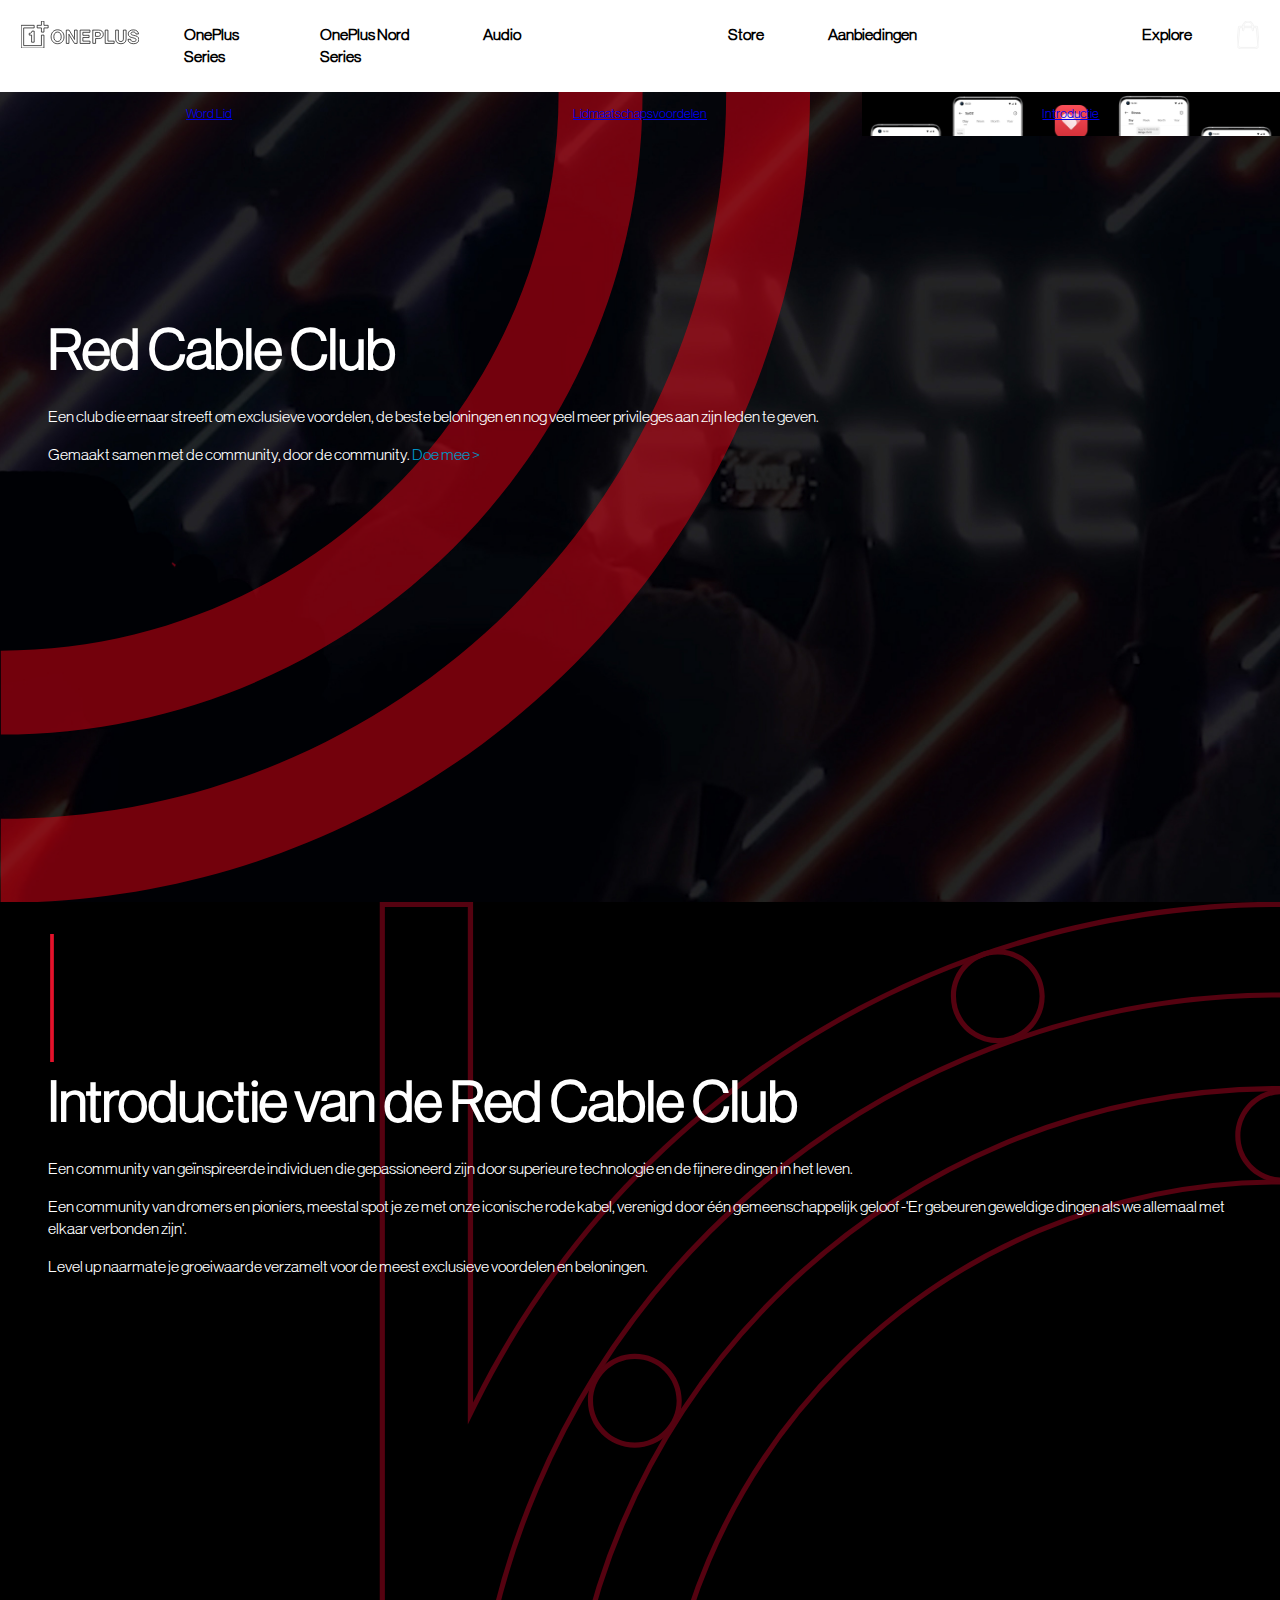
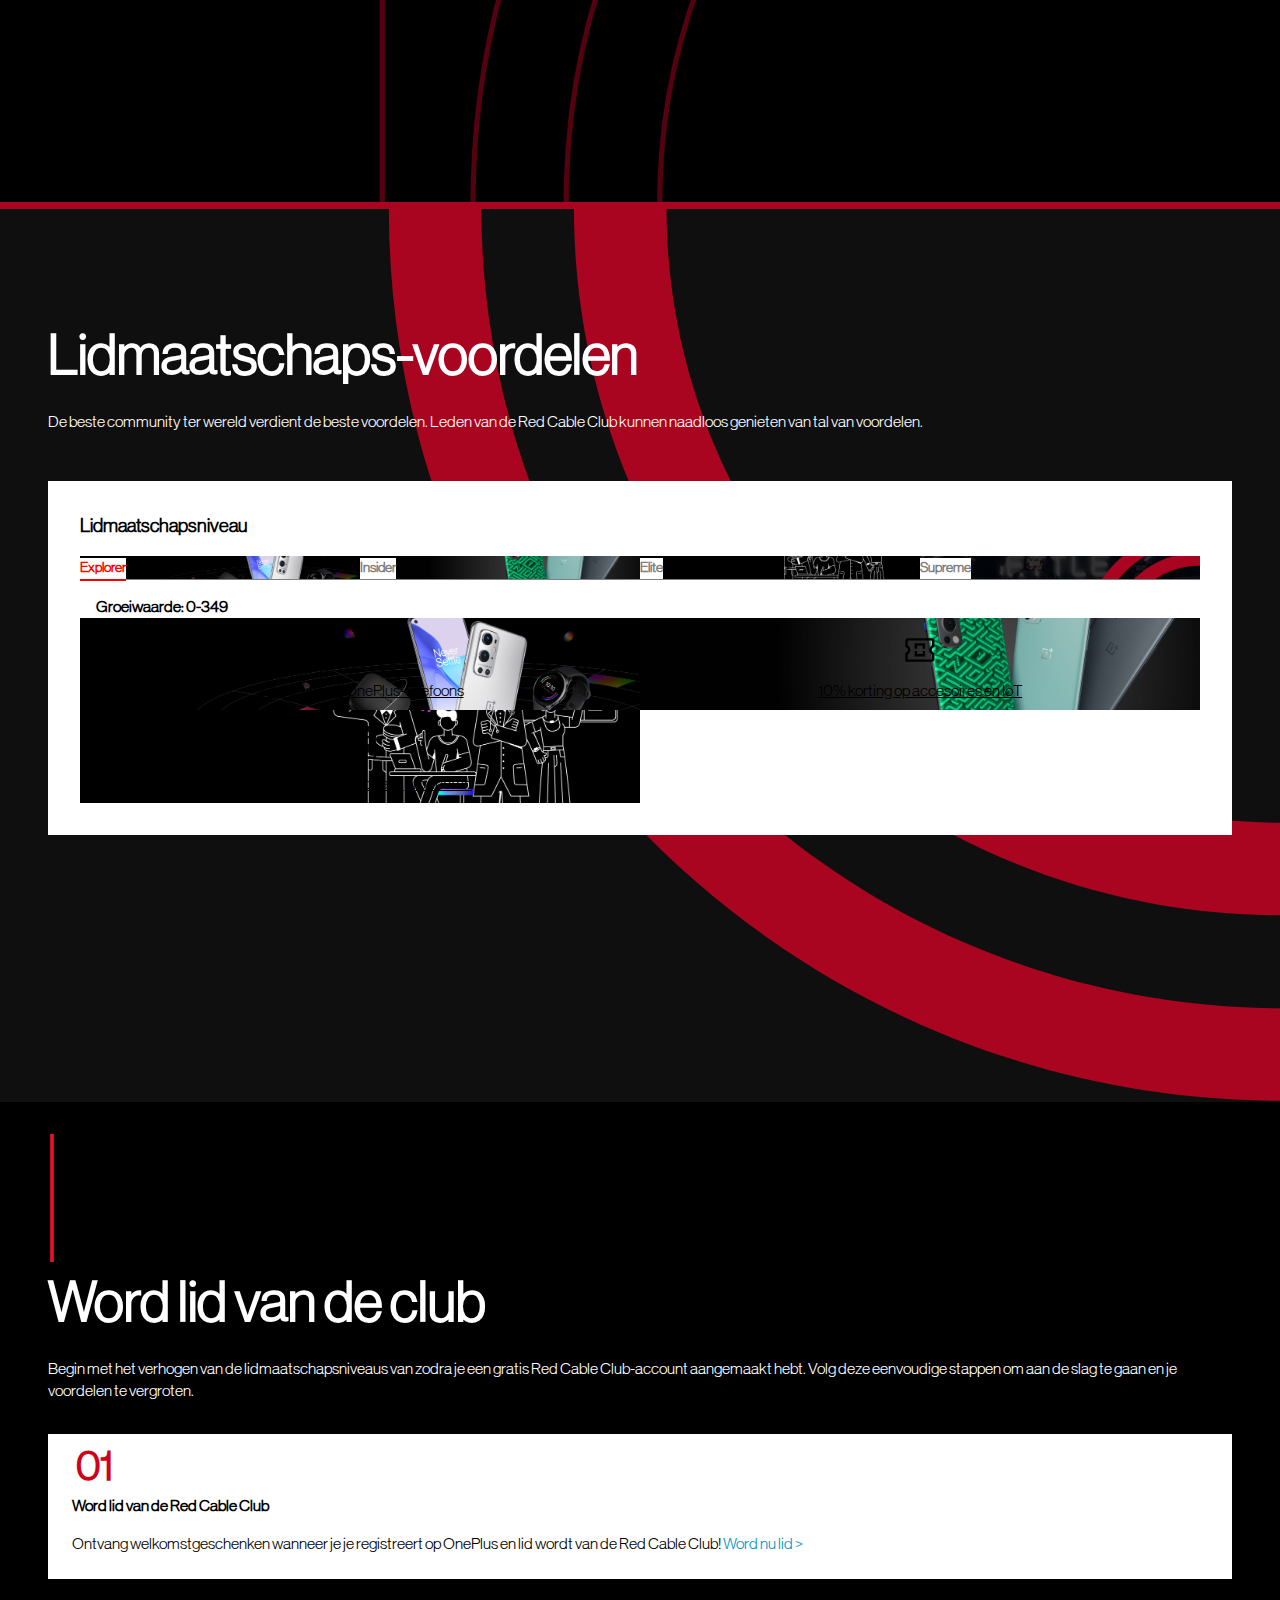
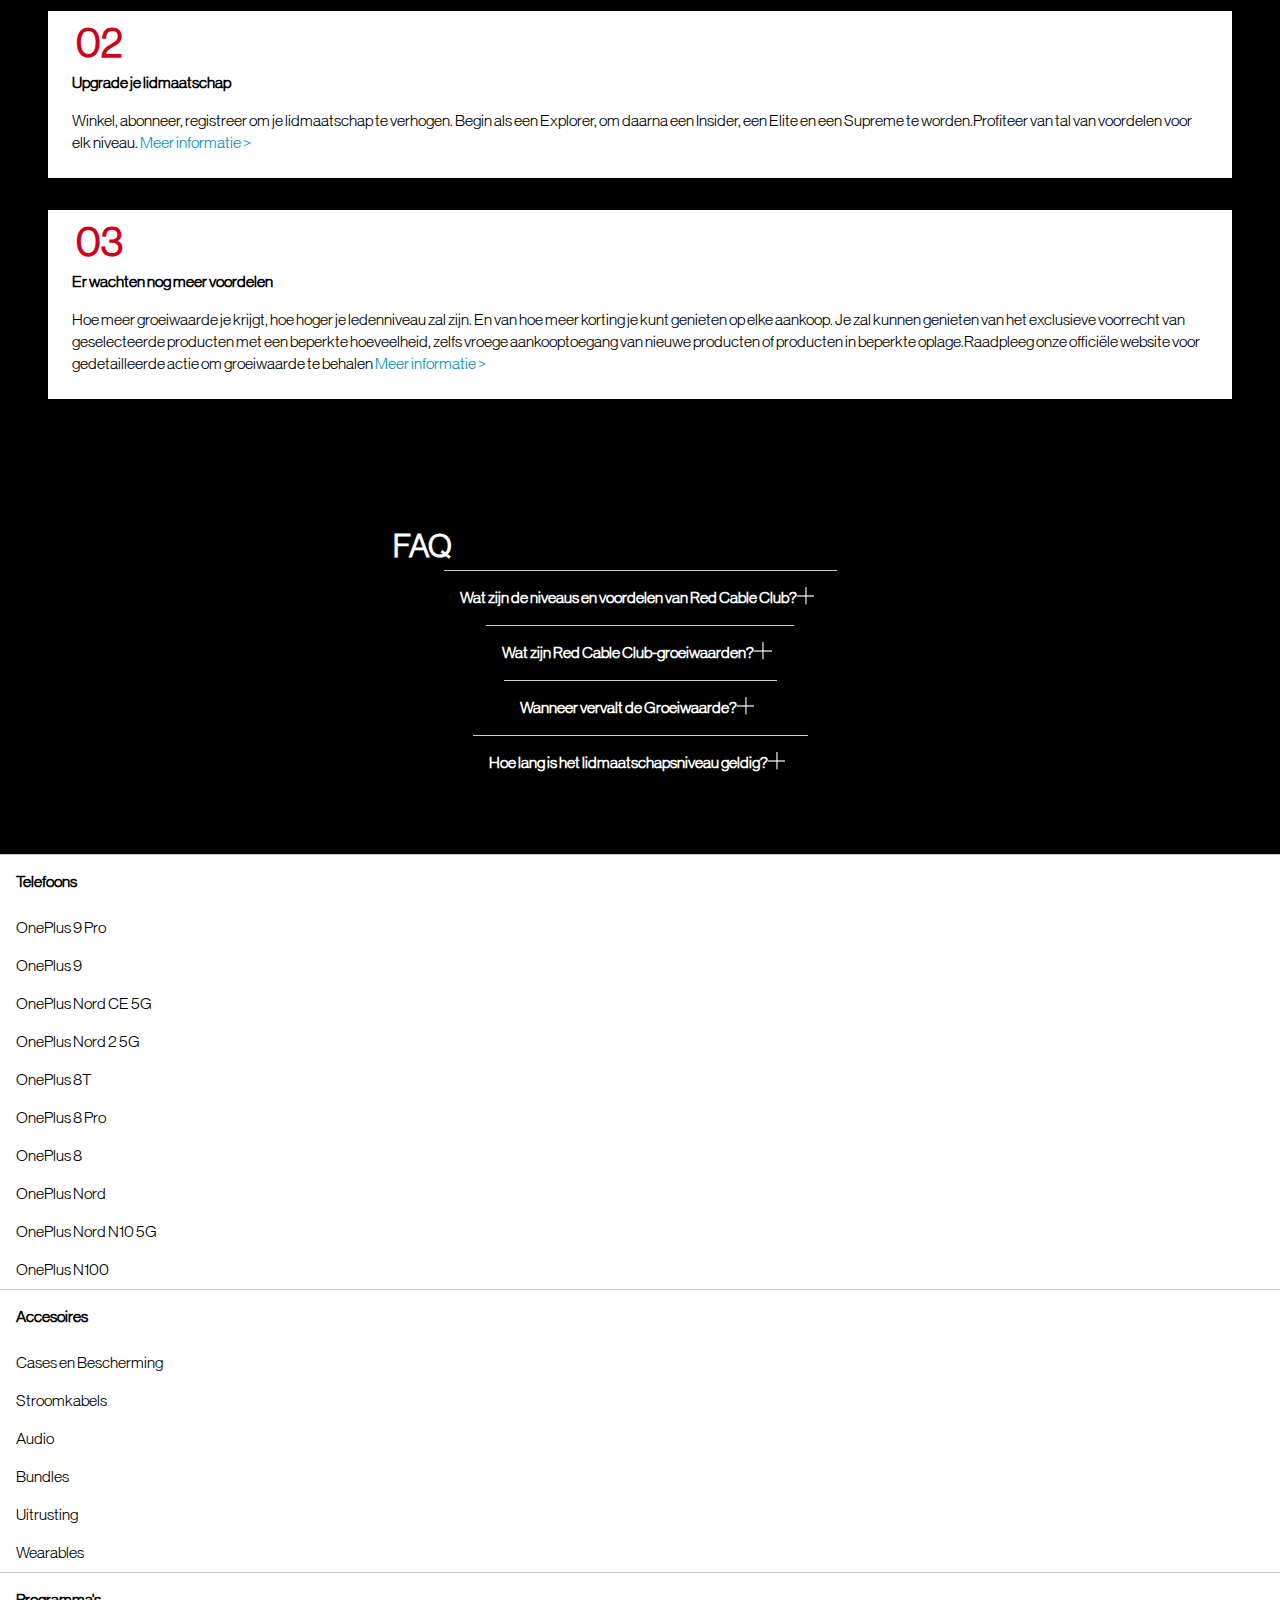
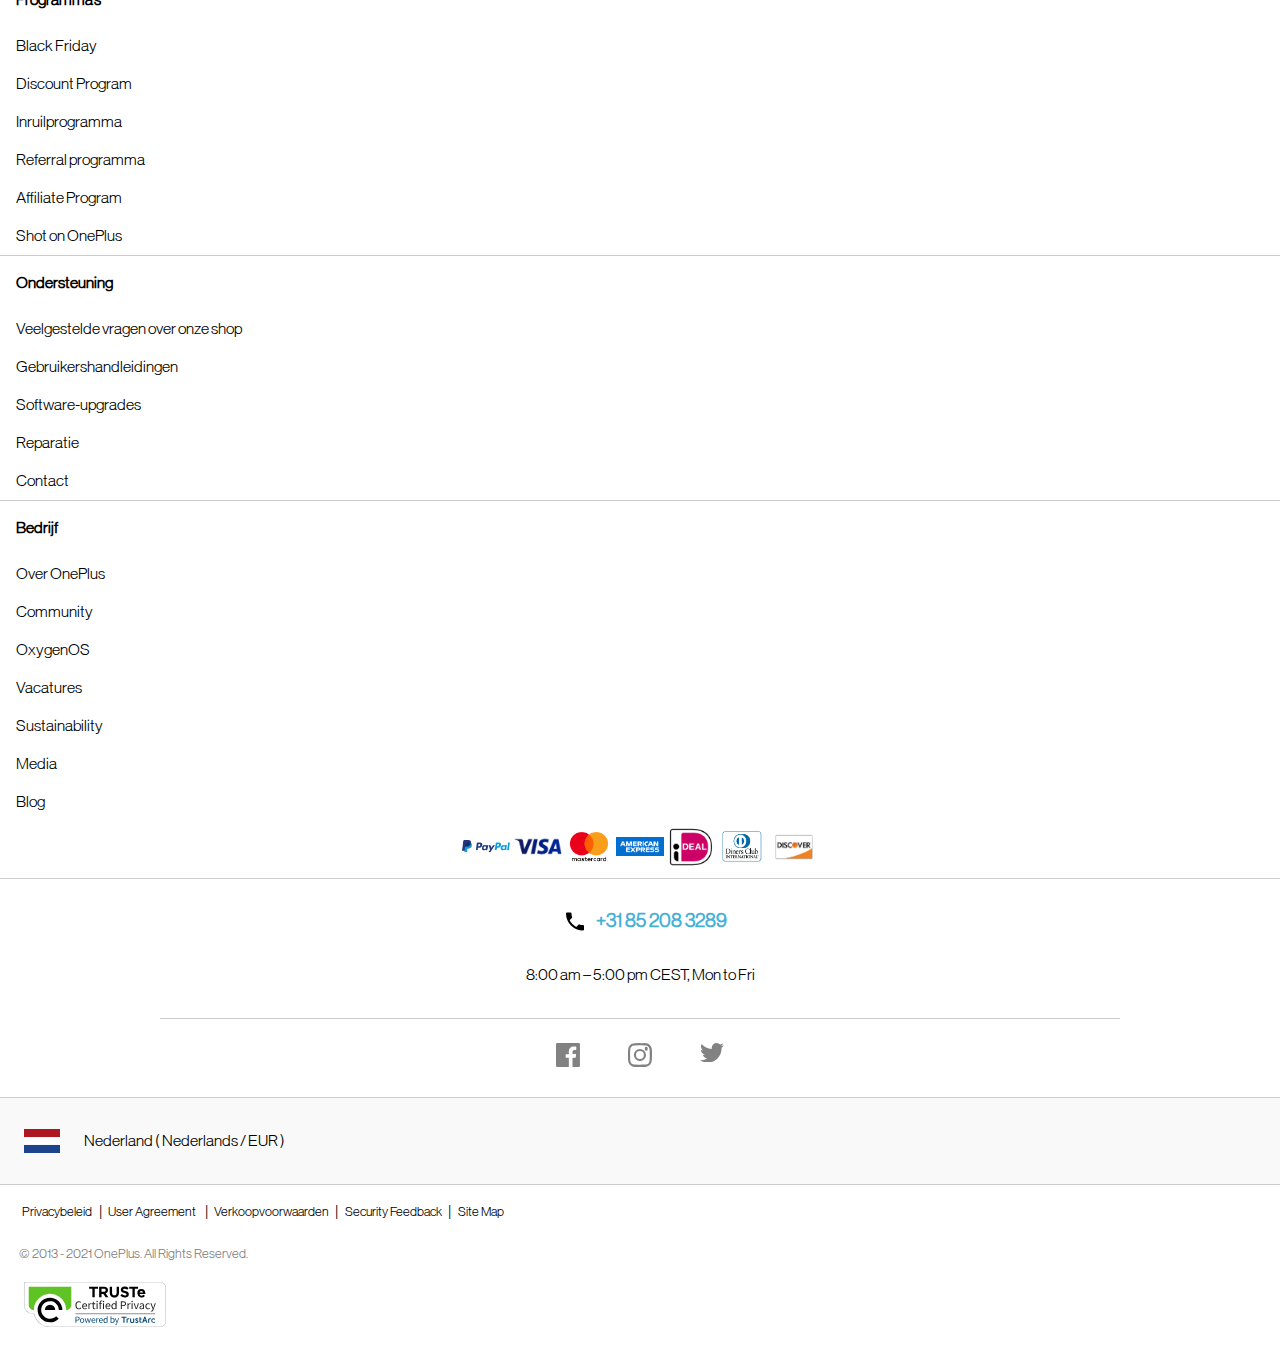
==== redcableclub.html @ 2d2a06c6 "Add files via upload" ====
<!doctype html>
<html lang="nl">
	
<head>
	<meta charset="UTF-8">
	<meta name="author" content="angelaluong">
	<meta name="viewport" content="width=device-width, initial-scale=1">
	
	<title>Never Settle - OnePlus (Nederland)</title>
	
	<link href="styles/style.css" rel="stylesheet">
	<link rel="icon" type="image/svg+xml" href="images/favicon.svg">
</head>

<body class="redcable">
	<header>
		<svg class xmlns="http://www.w3.org/2000/svg" viewBox="0 0 17 14">
			<path d="M0,2H17V0H0ZM0,8H17V6H0Zm0,6H17V12H0Z"/>
		</svg>
		<nav>
			<img aria-hidden="true"  src="images/cross2.svg" alt=" a cross">
			<details>
				<summary>
					OnePlus Series
					<span>
						<img aria-hidden="true" src="images/cross.svg" alt="a cross">
						<img aria-hidden="true" src="images/cross.svg" alt="a cross">
					</span>
				</summary>
					<ul>
						<li><a href="#">OnePlus 9 Pro</a></li>
						<li><a href="#">OnePlus 9 </a></li>
						<li><a href="#">OnePlus 8T</a></li>
						<li><a href="#">OnePlus 8 Pro</a></li>
						<li><a href="#">OnePlus 8</a></li>
					</ul>
			</details>
			<details>
				<summary>
					OnePlus Nord Series
					<span>
						<img aria-hidden="true" src="images/cross.svg" alt="a cross">
						<img aria-hidden="true" src="images/cross.svg" alt="a cross">
					</span>
				</summary>
					<ul>
						<li><a href="#">OnePlus Nord 2 5G</a></li>
						<li><a href="#">OnePlus Nord CE 5G </a></li>
						<li><a href="#">OnePlus Nord</a></li>
						<li><a href="#">OnePlus Nord N10 5G</a></li>
						<li><a href="#">OnePlus Nord N100</a></li>
					</ul>
			</details>
			<details>
				<summary>
					Audio
					<span>
						<img aria-hidden="true" src="images/cross.svg" alt="a cross">
						<img aria-hidden="true" src="images/cross.svg" alt="a cross">
					</span>
				</summary>
					<ul>
						<li><a href="#">OnePlus Buds Pro</a></li>
						<li><a href="#">OnePlus Buds</a></li>
						<li><a href="#">OnePlus Buds Z</a></li>
						<li><a href="#">OnePlus Bullets Wireless Z</a></li>
					</ul>
			</details>
			<a href="#">OnePlus Watch</a>
			<details>
				<summary>
					Store
					<span>
						<img aria-hidden="true" src="images/cross.svg" alt="a cross">
						<img aria-hidden="true" src="images/cross.svg" alt="a cross">
					</span>
				</summary>
					<ul>
						<li><a href="#">Cases en Bescherming</a></li>
						<li><a href="#">Stroomkabels</a></li>
						<li><a href="#">Bundles</a></li>
						<li><a href="#">Uitrusting</a></li>
					</ul>
			</details>
			<details>
				<summary>
					Aanbiedingen
					<span>
						<img aria-hidden="true" src="images/cross.svg" alt="a cross">
						<img aria-hidden="true" src="images/cross.svg" alt="a cross">
					</span>
				</summary>
					<ul>
						<li><a href="#">8 Years Anniversary</a></li>
						<li><a href="#">Inruilprogramma</a></li>
						<li><a href="#">Referral programma</a></li>
						<li><a href="#">Discount Program</a></li>
					</ul>
			</details>
			<a href="#">Ondersteuning</a>
			<details>
				<summary>
					Explore
					<span>
						<img aria-hidden="true" src="images/cross.svg" alt="a cross">
						<img aria-hidden="true" src="images/cross.svg" alt="a cross">
					</span>
				</summary>
					<ul>
						<li><a href="#">Community</a></li>
						<li><a href="#">App</a></li>
						<li><a href="#">Red Cable Club</a></li>
						<li><a href="#">Vind een winkel</a></li>
						<li><a href="#">About OnePlus</a></li>
					</ul>
			</details>
		</nav>
		
		<svg xmlns="http://www.w3.org/2000/svg" viewBox="0 0 174.6 40.8">
			<path d="M59.6,23.6c0-3.9-1.8-7-5.4-7s-5.5,3.1-5.5,7,1.8,7,5.5,7,5.4-3.1,5.4-7m-14.9,0c0-5.9,3.7-10.3,9.5-10.3s9.5,4.4,9.5,10.3S60,33.8,54.2,33.8s-9.5-4.3-9.5-10.2m22.4-9.9h4.1l6.6,11c.6,1.1,1.4,2.8,1.4,2.8h.1s-.1-2-.1-3.4V13.7h3.9V33.4H79.2L72.4,22.5c-.6-1-1.4-2.7-1.4-2.7h-.1s.1,2.1.1,3.4V33.4H67.1Zm20.4,0H102V17H91.5v4.4h9.2v3.3H91.5V30h10.6v3.4H87.5ZM110.1,23h4.1c2.1,0,3.2-1.2,3.2-2.9a2.79,2.79,0,0,0-3.1-2.9h-4.2ZM106,13.7h8.7a7.42,7.42,0,0,1,5.2,1.8,6.34,6.34,0,0,1,1.8,4.5c0,3.7-2.5,6.2-6.6,6.2h-4.8v7.1h-4.1V13.7Zm18.5,0h4V30h9.2v3.4H124.5ZM139.9,27V13.7h4V27.1c0,2,1,3.5,3.7,3.5,2.5,0,3.7-1.5,3.7-3.5V13.7h4V27.1c0,4.2-2.6,6.7-7.6,6.7-5.2-.1-7.8-2.5-7.8-6.8m18.2.3H162c.3,2.4,1.6,3.3,4.4,3.3,2,0,3.8-.7,3.8-2.5s-1.9-2.3-4.9-3c-3.5-.8-6.8-1.7-6.8-5.8,0-3.9,3.2-5.9,7.5-5.9s7.3,2.2,7.6,6.1h-3.8c-.2-2-1.8-3-3.8-3s-3.6.9-3.6,2.3c0,1.6,1.4,2.1,4.3,2.7,4.1.9,7.4,1.8,7.4,6.1,0,4-3.2,6.2-7.7,6.2-5.2,0-8.2-2.4-8.3-6.5M.5,6.7V40.3H34.1V21.1H30.4V36.6H4.2V10.5H19.7V6.7ZM30.4.5V6.7H24.1v3.8h6.3v6.2h3.7V10.5h6.2V6.7H34.1V.5Z"/>
			<path d="M19.7,31.6V15.2H16.4a3.22,3.22,0,0,1-1,2.5,4,4,0,0,1-2.6.7h-.4v2.7h3.5V31.6Z"/>
		</svg>

		<svg xmlns="http://www.w3.org/2000/svg" viewBox="0 0 386 483.1">
			<path d="M386,418.7,358.2,105.4a11.91,11.91,0,0,0-12-10.9H287.6a94.6,94.6,0,0,0-189.2,0H39.8a12.05,12.05,0,0,0-12,10.9L0,418.7v1.1c0,34.9,32.1,63.3,71.5,63.3h243c39.4,0,71.5-28.4,71.5-63.3ZM193,24a70.7,70.7,0,0,1,70.6,70.5H122.4A70.7,70.7,0,0,1,193,24ZM314.5,459H71.5c-26,0-47.2-17.3-47.5-38.8L50.8,118.5H98.4v42.1a12,12,0,0,0,24,0V118.5H263.6v42.1a12,12,0,1,0,24,0V118.5h47.6L362,420.3C361.7,441.7,340.5,459,314.5,459Z"/>
		</svg>
	
	</header>

	<main>
        <!-- Progress bar-->
        <ul>
			<li><a href="#">Word Lid</a></li>
			<li><a href="#">Lidmaatschapsvoordelen</a></li>
			<li><a href="#">Introductie</a></li>
		</ul>


        <!-- Introduction -->
        <section>
            <h1>Red Cable Club</h1>
            <p>
                Een club die ernaar streeft om exclusieve voordelen, de beste beloningen en nog veel meer privileges aan zijn leden te geven.
            </p>
            <p>
                Gemaakt samen met de community, door de community. <a href="#"> Doe mee ></a>
            </p>
            
        </section>
        <section>
            <img aria-hidden="true" src="images/lijn.svg" alt="rode lijn">
            <h2>Introductie van de Red Cable Club</h2>
            <p>
                Een community van geïnspireerde individuen die gepassioneerd zijn door superieure technologie en de fijnere dingen in het leven.
            </p>
            <p>
                Een community van dromers en pioniers, meestal spot je ze met onze iconische rode kabel, verenigd door één gemeenschappelijk geloof -'Er gebeuren geweldige dingen als we allemaal met elkaar verbonden zijn'.
            </p>
            <p>
                Level up naarmate je groeiwaarde verzamelt voor de meest exclusieve voordelen en beloningen.
            </p>

        </section>

        <!-- lidmaatschapsvoordelen -->
        <section>
            <h2>Lidmaatschaps-voordelen</h2>
            <p>
                De beste community ter wereld verdient de beste voordelen. Leden van de Red Cable Club kunnen naadloos genieten van tal van voordelen.
            </p>
            <section>
                <h3>Lidmaatschapsniveau</h3>
                
                <input type="radio" id="tab1" name="css-tabs" checked>
		        <input type="radio" id="tab2" name="css-tabs">
		        <input type="radio" id="tab3" name="css-tabs">
                <input type="radio" id="tab4" name="css-tabs">
                
                <ul>
                    <li><label for="tab1">Explorer</label></li>
                    <li><label for="tab2">Insider</label></li>
                    <li><label for="tab3">Elite</label></li>
                    <li><label for="tab4">Supreme</label></li>
                </ul>

                <article>
                    <h4>Groeiwaarde: 0-349</h4>
                    <ul>
                        <li>
                            <img src="images/korting.svg" alt="korting icoon">
                            <p>2% korting op OnePlus-telefoons</p>
                        </li>
                        <li>
                            <img src="images/coupon.svg" alt="coupon icoon">
                            <p>10% korting op accesoires en IoT</p>
                        </li>
                        <li>
                            <img src="images/kalender.svg" alt="korting icoon">
                            <p>Gratis verzending op alle producten</p>
                        </li>
                    </ul>
                </article>
                <article>
                    <h4>Groeiwaarde: 350-999</h4>
                    <ul>
                        <li>
                            <img src="images/korting.svg" alt="korting icoon">
                            <p>5% korting op OnePlus-telefoons</p>
                        </li>
                        <li>
                            <img src="images/coupon.svg" alt="coupon icoon">
                            <p>20% korting op accesoires en IoT</p>
                        </li>
                        <li>
                            <img src="images/kalender.svg" alt="korting icoon">
                            <p>Gratis verzending op alle producten</p>
                        </li>
                    </ul>
                </article>
                <article>
                    <h4>Groeiwaarde: 1000-4999</h4>
                    <ul>
                        <li>
                            <img src="images/korting.svg" alt="korting icoon">
                            <p>8% korting op OnePlus-telefoons</p>
                        </li>
                        <li>
                            <img src="images/coupon.svg" alt="coupon icoon">
                            <p>30% korting op accesoires en IoT</p>
                        </li>
                        <li>
                            <img src="images/kalender.svg" alt="korting icoon">
                            <p>Gratis verzending op alle producten</p>
                        </li>
                    </ul>
                </article>
                <article>
                    <h4>Groeiwaarde: 5000 en hoger</h4>
                    <ul>
                        <li>
                            <img src="images/korting.svg" alt="korting icoon">
                            <p>10% korting op OnePlus-telefoons</p>
                        </li>
                        <li>
                            <img src="images/coupon.svg" alt="coupon icoon">
                            <p>50% korting op accesoires en IoT</p>
                        </li>
                        <li>
                            <img src="images/kalender.svg" alt="korting icoon">
                            <p>Gratis verzending op alle producten</p>
                        </li>
                    </ul>
                </article>
            </section>

        </section>

        <!-- become a member -->
        <section>
			<img aria-hidden="true" src="images/lijn.svg" alt="rode lijn">
            <h2>Word lid van de club</h2>
            <p>
                Begin met het verhogen van de lidmaatschapsniveaus van zodra je een gratis Red Cable Club-account aangemaakt hebt. Volg deze eenvoudige stappen om aan de slag te gaan en je voordelen te vergroten.
            </p>
            <ul>
                <li>
                    <h3>01</h3>
                    <h4>Word lid van de Red Cable Club</h4>
                    <p>Ontvang welkomstgeschenken wanneer je je registreert op OnePlus en lid wordt van de Red Cable Club! <a href="#">Word nu lid ></a></p>
                </li>
                <li>
                    <h3>02</h3>
                    <h4>Upgrade je lidmaatschap</h4>
                    <p>Winkel, abonneer, registreer om je lidmaatschap te verhogen. Begin als een Explorer, om daarna een ​​Insider, een Elite en een Supreme te worden.Profiteer van tal van voordelen voor elk niveau. <a href="#">Meer informatie ></a></p>
                </li>
                <li>
                    <h3>03</h3>
                    <h4>Er wachten nog meer voordelen</h4>
                    <p>Hoe meer groeiwaarde je krijgt, hoe hoger je ledenniveau zal zijn. En van hoe meer korting je kunt genieten op elke aankoop. Je zal kunnen genieten van het exclusieve voorrecht van geselecteerde producten met een beperkte hoeveelheid, zelfs vroege aankooptoegang van nieuwe producten of producten in beperkte oplage.Raadpleeg onze officiële website voor gedetailleerde actie om groeiwaarde te behalen  <a href="#">Meer informatie ></a></p>
                </li>
            </ul>

        </section>

        <!-- FAQ -->
        <section>
            <h2>FAQ</h2>
            <details>
                <summary>
                    Wat zijn de niveaus en voordelen van Red Cable Club?
                    <span>
                        <img aria-hidden="true" src="images/cross3.svg" alt="a cross">
                        <img aria-hidden="true" src="images/cross3.svg" alt="a cross">
                    </span>
                </summary>
                <p>
                    Red Cable Club is een gelaagd lidmaatschapsprogramma om de OnePlus Community te erkennen en te belonen met tal van voordelen voor OnePlus Explorer, Insider, Elite en Supreme.
                </p>
            </details>
            <details>
                <summary>
                    Wat zijn Red Cable Club-groeiwaarden?
                    <span>
                        <img aria-hidden="true" src="images/cross3.svg" alt="a cross">
                        <img aria-hidden="true" src="images/cross3.svg" alt="a cross">
                    </span>
                </summary>
                <p>
                    Red Cable Club groeiwaarden helpen gebruikers bij het upgraden van hun lidmaatschap en ze kunnen worden verdiend door aankopen en betrokkenheidsactiviteiten op OnePlus-platforms,waaronder de oneplus.com OnePlus Store-app.
                </p>
            </details>
            <details>
                <summary>
                    Wanneer vervalt de Groeiwaarde?
                    <span>
                        <img aria-hidden="true" src="images/cross3.svg" alt="a cross">
                        <img aria-hidden="true" src="images/cross3.svg" alt="a cross">
                    </span>
                </summary>
                <p>
                    Behalve voor Registratie en Abonnement, verlopen de Groeiwaarden na 24 maanden vanaf de datum waarop ze op je account zijn bijgeschreven.
                </p>
            </details>
            <details>
                <summary>
                    Hoe lang is het lidmaatschapsniveau geldig?
                    <span>
                        <img aria-hidden="true" src="images/cross3.svg" alt="a cross">
                        <img aria-hidden="true" src="images/cross3.svg" alt="a cross">
                    </span>
                </summary>
                <p>
                    Je lidmaatschapsniveau wordt gewijzigd op basis van je groeiwaarde. Als je groeiwaarde bijvoorbeeld wordt verhoogd van 0 naar 349, wordt je lidmaatschapsniveau gewijzigd van Explorer naar Insider.    
                </p>
            </details>

        </section>

    </main>

	<footer>
		<!-- accordion met navigatie-->
		<details>
			<summary>
				Telefoons
				<span>
					<img aria-hidden="true" src="images/cross.svg" alt="a cross">
					<img aria-hidden="true" src="images/cross.svg" alt="a cross">
				</span>
			</summary>
			<ul>
				<li><a href="#">OnePlus 9 Pro</a></li>
				<li><a href="#">OnePlus 9 </a></li>
				<li><a href="#">OnePlus Nord CE 5G</a></li>
				<li><a href="#">OnePlus Nord 2 5G</a></li>
				<li><a href="#">OnePlus 8T</a></li>
				<li><a href="#">OnePlus 8 Pro</a></li>
				<li><a href="#">OnePlus 8</a></li>
				<li><a href="#">OnePlus Nord</a></li>
				<li><a href="#">OnePlus Nord N10 5G</a></li>
				<li><a href="#">OnePlus N100</a></li>
			</ul>
		</details>
		<details>
			<summary>Accesoires
				<span>
					<img aria-hidden="true" src="images/cross.svg" alt="a cross">
					<img aria-hidden="true" src="images/cross.svg" alt="a cross">
				</span>
			</summary>
			
			<ul>
				<li><a href="#">Cases en Bescherming</a></li>
				<li><a href="#">Stroomkabels</a></li>
				<li><a href="#">Audio</a></li>
				<li><a href="#">Bundles</a></li>
				<li><a href="#">Uitrusting</a></li>
				<li><a href="#">Wearables</a></li>
			</ul>
		</details>
		<details>
			<summary>Programma's
				<span>
					<img aria-hidden="true" src="images/cross.svg" alt="a cross">
					<img aria-hidden="true" src="images/cross.svg" alt="a cross">
				</span>
			</summary>
			
			<ul>
				<li><a href="#">Black Friday</a></li>
				<li><a href="#">Discount Program</a></li>
				<li><a href="#">Inruilprogramma</a></li>
				<li><a href="#">Referral programma</a></li>
				<li><a href="#">Affiliate Program</a></li>
				<li><a href="#">Shot on OnePlus</a></li>
			</ul>
		</details>
		<details>
			<summary>Ondersteuning
				<span>
					<img aria-hidden="true" src="images/cross.svg" alt="a cross">
					<img aria-hidden="true" src="images/cross.svg" alt="a cross">
				</span>
			</summary>
			
			<ul>
				<li><a href="#">Veelgestelde vragen over onze shop</a></li>
				<li><a href="#">Gebruikershandleidingen</a></li>
				<li><a href="#">Software-upgrades</a></li>
				<li><a href="#">Reparatie</a></li>
				<li><a href="#">Contact</a></li>
			</ul>
		</details>
		<details>
			<summary>Bedrijf
				<span>
					<img aria-hidden="true" src="images/cross.svg" alt="a cross">
					<img aria-hidden="true" src="images/cross.svg" alt="a cross">
				</span>
			</summary>
			
			<ul>
				<li><a href="#">Over OnePlus</a></li>
				<li><a href="#">Community</a></li>
				<li><a href="#">OxygenOS</a></li>
				<li><a href="#">Vacatures</a></li>
				<li><a href="#">Sustainability</a></li>
				<li><a href="#">Media</a></li>
				<li><a href="#">Blog</a></li>
			</ul>
		</details>
	
		<!-- Betaalmethodes -->
		<ul>
			<li>
				<img src="images/paypal.png" alt="Paypal logo">
			</li>
			<li>
				<img src="images/visa.png" alt="Visa logo">
			</li>
			<li>
				<img src="images/mastercard.png" alt="Mastercard logo">
			</li>
			<li>
				<img src="images/american_express.png" alt="American Express logo">
			</li>
			<li>
				<img src="images/ideal.png" alt="iDeal logo">
			</li>
			<li>
				<img src="images/dinersclub.png" alt="Dinersclub logo">
			</li>
			<li>
				<img src="images/discover.png" alt="Discover logo">
			</li>
		</ul>

		<!-- Contactgegevens -->
		<a href="#">
			<img src="images/phone.svg" alt="telefoon icon">	
			+31 85 208 3289 
		</a>
		<p>8:00 am – 5:00 pm CEST, Mon to Fri</p>
		
		<!-- Social Media Icons -->
		<ul>
			<li>
				<a href="#">
					<svg xmlns="http://www.w3.org/2000/svg" viewBox="0 0 16 16">
						<path d="M15.12,0H.88A.89.89,0,0,0,0,.88V15.12A.89.89,0,0,0,.88,16H8.56V9.84H6.48V7.44H8.56V5.6a2.92,2.92,0,0,1,3.12-3.2c.88,0,1.68.08,1.84.08V4.64H12.24c-1,0-1.2.48-1.2,1.2V7.36h2.4l-.32,2.4H11V16h4.08a.89.89,0,0,0,.88-.88V.88A.89.89,0,0,0,15.12,0Z"/>
					</svg>
				</a>
			</li>
			<li>
				<a href="#">		
					<svg xmlns="http://www.w3.org/2000/svg" viewBox="0 0 16.08 16.08">
						<path d="M8,.08A28.69,28.69,0,0,0,4.72.16,4,4,0,0,0,2.8.56a2.73,2.73,0,0,0-1.44.88A3.86,3.86,0,0,0,.4,2.8a6.52,6.52,0,0,0-.32,2A28.69,28.69,0,0,0,0,8.08a28.69,28.69,0,0,0,.08,3.28,4,4,0,0,0,.4,1.92,4.13,4.13,0,0,0,1,1.44,4.13,4.13,0,0,0,1.44,1,8.84,8.84,0,0,0,1.92.4H8A28.69,28.69,0,0,0,11.28,16a4,4,0,0,0,1.92-.4,4.41,4.41,0,0,0,2.4-2.4,8.84,8.84,0,0,0,.4-1.92c0-.88.08-1.12.08-3.28A28.69,28.69,0,0,0,16,4.72a4,4,0,0,0-.4-1.92,4.13,4.13,0,0,0-1-1.44A4.13,4.13,0,0,0,13.2.4,8.84,8.84,0,0,0,11.28,0,28.69,28.69,0,0,1,8,.08ZM8,1.52a27,27,0,0,1,3.2.08,4.9,4.9,0,0,1,1.52.24,1.81,1.81,0,0,1,.88.64,2.07,2.07,0,0,1,.56.88,3.06,3.06,0,0,1,.32,1.52c0,.88.08,1.12.08,3.2a27,27,0,0,1-.08,3.2,4.9,4.9,0,0,1-.24,1.52,2.38,2.38,0,0,1-.56.88,2.07,2.07,0,0,1-.88.56,4.9,4.9,0,0,1-1.52.24c-.88,0-1.12.08-3.2.08a27.8,27.8,0,0,1-3.2-.08,4.9,4.9,0,0,1-1.52-.24,1.31,1.31,0,0,1-1-.56,2.07,2.07,0,0,1-.56-.88,3.06,3.06,0,0,1-.32-1.52c0-.88-.08-1.12-.08-3.2a27,27,0,0,1,.08-3.2,4.9,4.9,0,0,1,.24-1.52,1.81,1.81,0,0,1,.64-.88,2.07,2.07,0,0,1,.88-.56A3.06,3.06,0,0,1,4.8,1.6,27,27,0,0,1,8,1.52Z"/>
						<path d="M8,10.72a2.64,2.64,0,1,1,2.64-2.64A2.66,2.66,0,0,1,8,10.72ZM8,4a4.08,4.08,0,1,0,4.08,4.08A4.1,4.1,0,0,0,8,4Zm5.2-.16a1,1,0,1,1-1.92,0,1,1,0,1,1,1.92,0Z"/>
					</svg>
				</a>
			</li>
			<li>
				<a href="#">
					<svg xmlns="http://www.w3.org/2000/svg" viewBox="0 0 900.68 731.36">
						<path class="cls-1" d="M900.54,86.75a385.63,385.63,0,0,1-92.6,95.45q.59,8,.58,24A523.77,523.77,0,0,1,786.8,354.45q-21.72,73.95-66,142A557.3,557.3,0,0,1,615.43,616.74Q554.28,669,468,700.2T283.43,731.36Q128.58,731.36,0,648.49a397.82,397.82,0,0,0,44.54,2.26q128.6,0,229.16-78.84-60-1.17-107.45-36.87t-65.17-91.13A234.77,234.77,0,0,0,136,446.76a190.85,190.85,0,0,0,48.57-6.29q-64-13.17-106-63.71t-42-117.4V257.1A182.7,182.7,0,0,0,120,280.5a184.09,184.09,0,0,1-60-65.68q-22.23-40.51-22.31-88A180.45,180.45,0,0,1,62.9,33.72Q132,118.86,231.2,170t212.26,56.84a207,207,0,0,1-4.53-42.28q0-76.57,54-130.56T623.47,0q80,0,134.88,58.29A361.93,361.93,0,0,0,875.52,13.75Q854.39,79.44,794.4,115.49q53.18-5.7,106.28-28.6Z"/>
					</svg>
				</a>
			</li>
		</ul>

		<!-- Taalselectie -->
		<a href="#">
			<img src="images/nederland.png" alt="nederlandse vlag">
			<p>Nederland ( Nederlands / EUR )</p>
		</a>
	
		<!-- Footer navigatie -->
		<ul>
			<li>
				<a href="#">Privacybeleid</a>|
			</li>
			<li>
				<a href="#">User Agreement</a> |
			</li>
			<li>
				<a href="#">Verkoopvoorwaarden</a>|
			</li>
			<li>
				<a href="#">Security Feedback</a>|
			</li>
			<li>
				<a href="#">Site Map</a>
			</li>
		</ul>
		
		<p>© 2013 - 2021 OnePlus. All Rights Reserved.</p>

		<img src="images/trust.svg" alt="TRUSTe certified Privacy logo">

	</footer>
	<script src="scripts/script.js"></script>
</body>
	
</html>
---- styles/style.css ----
*, html, *::after, *::before {
  box-sizing:border-box;  
  padding: 0px;
	margin: 0px;
  max-width:100%;
  
}

:root{
  --hoofdKleur:white;
  --footerTekstKleur:black;
  --Achtergrond:black;
  --scrollPercentage: 0%;

}

@font-face{
  font-family: "One Plus Sans";
  src: url("../fonts/OnePlusSans-Light.ttf");
}

body{
  font-family: "One Plus Sans", sans-serif;
 
}

header{
  display:flex;
  justify-content:space-between;
  background-color:var(--Achtergrond);
  padding:0.5em;
  position:sticky;
  top:0;
  z-index:10;
  
}


header::after {
  content : " ";
  position: absolute;
  left:0;
  bottom:0;
  width: var(--scrollPercentage); 
  border-bottom:2px solid red;
}

header svg{
  padding:0.3em;
}

header svg:first-of-type, header svg:nth-of-type(3) {
  width:2em;
}

header svg:nth-of-type(2){
  width:8em;
}

nav{
  background-color: var(--hoofdKleur);
  position:fixed;
  left:0;
  right:0;
  top:0;
  bottom:0;
  z-index:6;
  transform:translateY(-100%);
	transition:.5s;
  overflow-y:auto;
}

nav > img{
  width:1em;
  margin:1em;
}

nav > a{
  cursor: pointer;
  list-style: none;
  padding: 1em;
  border-top: 1px solid #cccccc;
  font-weight:bold;
  padding-bottom:1em;
  display:block;
  
}


main{
  background-color:var(--Achtergrond);
  color:var(--hoofdKleur);
}

path{
  fill:var(--hoofdKleur);
}

a {
  text-decoration:none;
}

main a:visited{
  color:white
}

ul{
  list-style: none;
}

/* carousel */
main > section:first-of-type ul{
  position:relative;
  height:50vh;

}
main section:first-of-type li{
  background-size:cover;
  background-position:center;
  height:50vh;
  position:absolute;
  width:100vw;
}

main section:first-of-type li:first-of-type {
  background-image:url("../images/carrousel1_afbeelding1.jpeg");
  z-index:5;
  animation: fadeOut 25s linear 5s infinite;
}

main section:first-of-type li:nth-of-type(2) {
  background-image:url("../images/carrousel1_afbeelding2.jpeg"); 
  z-index:4;
  animation: fadeOut 25s linear 10s infinite;
  
}

main section:first-of-type li:nth-of-type(3) {
  background-image:url("../images/carrousel1_afbeelding3.jpeg");
  z-index:3;
  animation: fadeOut 25s linear 15s infinite;
}
main section:first-of-type li:nth-of-type(4) {
  background-image:url("../images/carrousel1_afbeelding4.jpeg");
  z-index:2;
  animation: fadeOut 25s linear 20s infinite;

}

main section:first-of-type li:nth-of-type(5) {
  background-image:url("../images/carrousel1_afbeelding5.jpeg");
  z-index:1;
  animation: fadeOut 25s linear 25s infinite;
}

main section:first-of-type li > a{
  display:flex;
  flex-direction:column;
  justify-content:flex-end;
  height:inherit;
  padding:0.5em;

}

main section:first-of-type > ul p:last-of-type, main section:nth-of-type(2) > ul:nth-of-type(2) li:nth-of-type(2) section p:last-of-type, main > section > section p:last-of-type, main > ul:first-of-type a{
  text-decoration: underline;
}

@keyframes fadeOut{
  0%{
    opacity: 1;
  }

  6.25%{
    opacity:0;
  }

  46.11%{
    opacity:0;
  }

  99%{
    opacity:1;
  }

  100%{
    opacity:1;
  }
}

/* lijst van producten */
section:nth-of-type(2) > ul:first-of-type{
  display:flex;
  margin:1em;
}

section:nth-of-type(2)> ul:first-of-type a {
  display:flex;
  flex-direction: column-reverse;
  align-items: center;
}

section:nth-of-type(2) > ul:first-of-type h2{
  font-size:15px;
  text-align:center;
}

section:nth-of-type(2) > ul:first-of-type img{
  width: 70%;
}

/* producten in tiles */
main section:nth-of-type(2) > ul:nth-of-type(2){
  display:grid;
  grid-template-columns: 1fr 1fr;
  grid-gap: 0.5em;
  font-size:0.8em;
}

main > section:nth-of-type(2) ul:nth-of-type(2) a{
  display:flex;
  flex-direction:column;
  justify-content:flex-end;
  height:inherit;
  padding:1em;
  background-size:100%;
  background-position:center;
  transition: background-size 0.5s;
  height: 30vh;
}

main > section:nth-of-type(2) ul a:hover{
  background-size:120%;
  transition: background-size 0.5s;
}

main section:nth-of-type(2) > ul:nth-of-type(2) li:first-of-type a{
  background-image: url("../images/tile_oneplusstore.jpeg");

}

/* tweede carrousel */

main section:nth-of-type(2) > ul:nth-of-type(2) li:nth-of-type(2){
  order:-1;
  grid-column: 1 / -1;
}

main section:nth-of-type(2) > ul:nth-of-type(2) li:nth-of-type(2) section{
  display:grid;
  grid-template-rows: 1fr;
  grid-template-columns: 1fr 1fr;
  overflow-x: hidden;
}

main section:nth-of-type(2) > ul:nth-of-type(2) li:nth-of-type(2) section a{
  width:100vw;
  animation: scroll 22s ease-in-out infinite;
  animation-fill-mode: forwards;
  display:flex;
  align-items:center;
  justify-content:flex-start;
}

main section:nth-of-type(2) > ul:nth-of-type(2) li:nth-of-type(2) section a:focus{
  border: 1px solid#44afd7;
}

main section:nth-of-type(2) > ul:nth-of-type(2) li:nth-of-type(2) section a:first-of-type{
  background-image: url("../images/carrousel2_earbuds.jpeg");
  

}

main section:nth-of-type(2) > ul:nth-of-type(2) li:nth-of-type(2) section a:last-of-type{
  background-image: url("../images/carrousel2_oneplus9.jpeg");
  
}

@keyframes scroll{
  45.45%, 100%{
   transform: translateX(0%);
  }

  50%, 95.45%{
   transform: translateX(-100%);

  }
}

main section:nth-of-type(2) ul li{
  position:relative;
}

main ul div{
  position:absolute;
  right: 10px;
  bottom: 25px;
}

main ul svg{
  width: 2em;
}

main ul svg:first-of-type line{
  stroke: white;
  animation: carrousel-indicator1 22s ease-in-out infinite;
}

main ul svg:last-of-type line{
  transform: translateX(-70%);
  stroke:grey;
  animation: carrousel-indicator2 22s ease-in-out infinite;
}

@keyframes carrousel-indicator1{
  45.45%, 100%{
    transform: translateX(0%);
    stroke:white;
   }
 
   50%, 94.45%{
    transform: translateX(70%);
    stroke:grey;
   }
 
}

@keyframes carrousel-indicator2{
  45.45%, 100%{
    transform: translateX(-70%);
    stroke:grey;
 
   }
 
   50%, 95.45%{
    transform: translateX(0%);
    stroke:white;
 
   }

}

main section:nth-of-type(2) > ul:nth-of-type(2) li:nth-of-type(3) a {
  background-image: url("../images/tile_watch.jpeg");

}

main section:nth-of-type(2) > ul:nth-of-type(2) li:nth-of-type(4) a{
  background-image: url("../images/tile_nord5g.jpeg");
}

main section:nth-of-type(2) > ul:nth-of-type(2) li:nth-of-type(5) a{
  background-image: url("../images/tile_nordce.jpeg");

}


main > section > section{
  background-image: url("../images/oneplus9pro.jpeg");
  background-size:cover;
  background-position:center;
  display:flex;
  flex-direction: column;
  justify-content: flex-end;
  height: 30vh;
  margin: 1em 0em;
  padding:1em;
}

/* quotes caroussel */
main > ul:first-of-type{
  display:grid;
  grid-template-rows: 1fr;
  grid-template-columns: 1fr 1fr 1fr;
  overflow: hidden;
}

main > ul:first-of-type > li{
  width:100vw;
  display:flex;
  flex-direction: column;
  justify-content: space-around;
  align-items:center;
  animation: quotesScroll 18s ease-in-out infinite;
}

main > ul:first-of-type img{
  margin: 2em;
}

main > ul:first-of-type > li:first-of-type img, main > ul:first-of-type > li:last-of-type img {
  width:15em;
}

blockquote{
  width:20em;
  text-align:center;
  padding:1em;
}

main > div{
  display:flex;
  justify-content: center;
}

main > div svg{
  width: 2em;
  margin: 3em 1em;
}

main > div svg:first-of-type line{
  stroke:white;
  animation: scrollIndicator 18s ease-in-out infinite;
}

main > div svg:nth-of-type(2) line {
  stroke:grey;
  animation: scrollIndicator2 18s ease-in-out 5s infinite;
}

main > div svg:last-of-type line {
  stroke:grey;
  animation: scrollIndicator2 18s ease-in-out 11s infinite;
}

@keyframes quotesScroll{
  27.77%, 100%{
    transform: translateX(0%);
  }

  33.33%, 61.11%{
    transform: translateX(-100%);
  }

  66.66%, 94.44%{
    transform: translateX(-200%);
  }
}

@keyframes scrollIndicator{
  27.77%, 100%{
    stroke:white;
  }

  33.33%, 61.11%, 94.44%{
    stroke: grey;
  }
}

@keyframes scrollIndicator2{
  5.55%, 33.33%, 100%{
    stroke:white;
  }

  38.88%, 61.11%, 94.44%{
    stroke: grey;
  }
}

/* Tegels om te navigeren naar extra informatie */
main > ul:last-of-type{
  display:grid;
  grid-gap:1em;
}

main > ul:last-of-type > li{
  background-size:cover;
  background-position:center;
  height:30vh;
}

main > ul:last-of-type > li:first-of-type{
  background-image: url("../images/lijst2_onderwijsprogramma.jpeg");
}

main > ul:last-of-type > li:nth-of-type(2){
  background-image: url("../images/lijst2_referralprogram.jpeg");
}

main > ul:last-of-type > li:nth-of-type(3){
  background-image: url("../images/lijst2_oxygenos.jpeg");
}

main > ul:last-of-type > li:last-of-type{
  background-image: url("../images/lijst2_health.jpeg");
}

main > ul:last-of-type li{
  display:flex;
  flex-direction: column;
  justify-content: flex-end;
  padding: 1em;
}

/* nieuwsbrief */
main > section:last-of-type{
  background-image: url("../images/subscribe.jpeg");
  background-size:cover;
  background-position:center;
  height:50vh;
  text-align:center;
  padding:5em;
  display:flex;
  flex-direction: column;
  align-items:center;

}

fieldset{
  border:none;
}

fieldset input{
  background-color:var(--Achtergrond);
  border: 1px solid grey;
  padding: 0.5em;
  font-size: 1em;
  width:15em;
  margin: 1em;
  transition:0.5s;
  color:white;
}

form > input{
  background-color:var(--Achtergrond);
  color: white;
  padding: 0.8em 1em;
  margin:1em;
  font-size: 1em;
  border: 1px solid white;
  border-radius:5px;
  
}

input:hover{
  border: 1px solid white;
  transition:0.5s;
}

main > section:last-of-type a{
  text-decoration:underline;
}
/*footer */

footer a{
  color:var(--footerTekstKleur);
}
footer a:visited, nav a:visited{
  color:var(--footerTekstKleur);
}

footer h2{
  font-size: 1em;
}

/* accordion met navigatie */
details a{
  margin:2em;
  font-weight:bold;
}

details li{
  padding: 0.5em;
  
}

details:last-of-type{
  border-bottom:1px solid #cccccc;
}

summary {
  cursor: pointer;
  list-style: none;
  padding: 1em;
  border-top: 1px solid #cccccc;
  font-weight:bold;
  display:flex;
  justify-content:space-between;
}

summary span{
    width:1.5em;
    position:relative;
}

summary img{
  width:1.1em;
  position:absolute;
  top:8px;
}

summary span > img:last-of-type{
  transform:rotate(-90deg);
  animation: plus .5s ease-in-out;
  animation-fill-mode: forwards;
}

details[open] img:last-of-type{
  animation: minus .5s ease-in-out;
  animation-fill-mode: forwards;
}
@keyframes minus {
  0%    {
    transform:rotate(-90deg);
  }
  100%  {
    transform:rotate(0deg);
}
}

@keyframes plus {
  0%    {
    transform:rotate(0deg);
  }
  100%  {
    transform:rotate(-90deg);
}
}

details[open] summary ~ * {
  animation: sweep .5s ease-in-out;
}
@keyframes sweep {
  0%    {
    opacity: 0; margin-top: -10px
  }
  100%  {
    opacity: 1; margin-top: 0px
  }
}
footer svg:last-of-type{
  transform:rotate(90deg);
}

/*betaalingsmethodes*/

footer > ul:first-of-type{
  display:flex;
  align-items: center;
  justify-content: center;
  border-bottom:1px solid #cccccc;
}

footer ul img{
  width:3em;
  margin: 0.1em;
  
}

/* contactgegevens */
footer > a:first-of-type{
  display:flex;
  justify-content:center;
  color: #44afd7;
  font-weight: bold;
  font-size:1.2em;
  margin: 1.5em;
}

footer a:first-of-type img{
  margin: 0em 0.5em;
}

footer > p:first-of-type{
  text-align:center;
  width:75%;
  margin: auto;
  padding-bottom: 2em;
  border-bottom:1px solid #cccccc;
}

/* social media iconen */
footer > ul:nth-of-type(2){
  display:flex;
  justify-content: center;
  border-bottom:1px solid #cccccc;

}
footer > ul:nth-of-type(2) svg{
  transform: rotate(0deg);
  width: 1.5em;
  margin: 1.5em;
}

footer > ul:nth-of-type(2) path{
  fill:#828282;
}

footer > ul:nth-of-type(2) a:hover path{
  fill:black;
}

/* taalselectie */ 

footer > a:last-of-type{
  display:flex;
  padding: 1em;
  border-bottom:1px solid #cccccc;
  background-color: #f9f9f9;
  align-items: center;;
}

footer > a:last-of-type img{

  margin: 0em 0.5em;
  height:1.5em;
  
}

/* footer navigatie */

footer > ul:last-of-type{
  display:Flex;
  flex-wrap: wrap;
  margin:1em;

}

footer > ul:last-of-type a {
  padding: 0.5em;
  font-size: 0.8em;

}

footer > p:last-of-type{
  color: grey;
  font-size: 0.8em;
  margin:1em;
  padding: 0.5em;

}

footer > img {
  padding-left: 1.5em;
  padding-bottom: 1.5em;
}

nav.navigatie{
  transform:translateY(0%);
}

.redcable{

  width:100%;
}

.redcable section{
  padding: 2em;
}

.redcable h1, body.redcable h2{
  font-size:3.5em;
  margin:0em 1rem;
}

.redcable p{
  margin:1em;
}

.redcable p a{
  color:#0193c4;
}

.redcable main > ul:first-of-type{
  display:flex;
  justify-content: space-between;
  width:100%;
  float:right;
  z-index:10;
  font-size:0.8em;

}

.redcable main > ul:first-of-type li {
  display:block;
  background-image:none; 
  animation:none;
  height:auto;


}

.redcable main > section:first-of-type{
  background-image: url("../images/section.line.svg"),
                    url("../images/section1-achtergrond.jpg");
  background-size: contain, auto 100%; 
  background-repeat:no-repeat;
  height: 90vh;
  padding: 14em 2em;

  
}

.redcable section:nth-of-type(2){
  background-image: url("../images/section1.achtergrond2.svg");
  background-size:200% 200%;
  height:100vh;
}

.redcable section:nth-of-type(3){
  background-image: url("../images/section2.achtergrond.svg");
  background-color:#0f0f0f;
  background-size:200% 200%;
  height:100vh;
  padding: 7em  2em;  
  border-top: 7px solid #a90420;
  background-position:left bottom;
  
}

.redcable section:nth-of-type(3) section, .redcable section:nth-of-type(3) section li{
  background-image:none;
  position:static;
  display:block;
  animation:none;
  height: auto;
  z-index:1;
}

.redcable section:nth-of-type(3) section{
  background-color: var(--hoofdKleur);
  color:black;
  margin: 3em 1em;
}

.redcable section:nth-of-type(3) section > ul{
  display:flex;
  border-bottom:1px solid grey;
  margin:1em 0em;

}

.redcable section:nth-of-type(3) article ul{
  display:grid;
  grid-template-columns: 50% 50%;
  text-align:center;
}

.redcable section:nth-of-type(3) section  ul img{
  width:2em;
  margin:auto;
  padding-top:1em;
 
}

.redcable section:nth-of-type(3) section  ul p{
  margin: 0.5em;
}

.redcable section > img{
  width: 2.5em;
  height:8em;
}


section [type="radio"] {
	display: none;
}


.redcable label{
  border:none;
  background-color: white;
  width:100%;
  color:grey;
  font-size:0.9em;
  border-bottom: 1px solid grey;
  cursor:pointer;
  text-align:center;
  font-weight:bold;

}

.redcable article{
  display:none;
}

section [type="radio"]:nth-of-type(1):checked ~ ul li:nth-of-type(1) label,
section [type="radio"]:nth-of-type(2):checked ~ ul li:nth-of-type(2) label,
section [type="radio"]:nth-of-type(3):checked ~ ul li:nth-of-type(3) label,
section [type="radio"]:nth-of-type(4):checked ~ ul li:nth-of-type(4) label{
  color:red;
  border-bottom: 2px solid red;
}

section [type="radio"]:nth-of-type(1):checked ~ article:nth-of-type(1),
section [type="radio"]:nth-of-type(2):checked ~ article:nth-of-type(2),
section [type="radio"]:nth-of-type(3):checked ~ article:nth-of-type(3),
section [type="radio"]:nth-of-type(4):checked ~ article:nth-of-type(4){
  display:block;
}

.redcable section:nth-of-type(4) li{
  background-color: var(--hoofdKleur);
  margin: 2em 1em;
  color:black;
  padding: 0.5em;
}

.redcable ul h3{
  color:#d0021b;
  font-size: 2.5em;
  padding: 0em 0.5em; 
}

.redcable h4{
  padding: 0em 1em;
}

.redcable main > section:last-of-type{
  background-image:none;
  text-align: left;
  padding: 4em 2em;
  position:static;
  height:auto;
}

.redcable main > section:last-of-type p{
  margin:0 1em 1em 1em ;
}

@media (min-width:48em) {
 
  /* eerste carrousel */
  main > section:first-of-type ul{
    position:relative;
    height:80vh;
  }

  main section:first-of-type li{
    height:80vh;
  }
  
  main section:first-of-type li:first-of-type {
    background-image:url("../images/carrousel1_afbeelding1-1.jpeg");
  }
  
  main section:first-of-type li:nth-of-type(2) {
    background-image:url("../images/carrousel1_afbeelding2-1.jpeg"); 
  }
  
  main section:first-of-type li:nth-of-type(3) {
    background-image:url("../images/carrousel1_afbeelding3-1.jpeg");
  }
  main section:first-of-type li:nth-of-type(4) {
    background-image:url("../images/carrousel1_afbeelding4-1.jpeg");
  }
  
  main section:first-of-type li:nth-of-type(5) {
    background-image:url("../images/carrousel1_afbeelding5-1.jpeg");
  }

  main section:first-of-type li > a,  main > section > section a{
    justify-content:center;
    padding:0.5em;
    margin: 0em 5em;
    width:20em;
  }

  main section:first-of-type li > a p:last-of-type, main > section > section a p:last-of-type{
    background-color:var(--hoofdKleur);
    padding: 0.5em 1em;
    border-radius:5px;
    color: black;
    text-decoration: none;
    margin: 1em 0em;
    width:9em;
    text-align:center;
  }

  /*lijst van producten */
  section:nth-of-type(2) > ul:first-of-type{
    margin: 5em 1em;
  }

  /* producten in tiles */
  main > section:nth-of-type(2) ul:nth-of-type(2) a{
    height: 50vh;
    background-size:150%;
    justify-content:flex-start;
  }
  main > section:nth-of-type(2) ul a:hover{
    background-size:180%;
  }

  /*tweede carrousel*/
  main section:nth-of-type(2) > ul:nth-of-type(2){
    grid-template-columns: 1fr 1fr 1fr;
    grid-gap: 1.5em;
  }

  main section:nth-of-type(2) > ul:nth-of-type(2) li:nth-of-type(2){
    order:0;
    grid-column: 2 / -1;
  }

  main section:nth-of-type(2) > ul:nth-of-type(2) li:nth-of-type(2) section a{
   width: calc(100vw / 3 * 2) ;
  }


  main section:nth-of-type(2) > ul:nth-of-type(2) li:first-of-type a{
  background-image: url("../images/tile_oneplusstore-1.jpeg");

  }

  main section:nth-of-type(2) > ul:nth-of-type(2) li:nth-of-type(3) a {
  background-image: url("../images/tile_watch-1.jpeg");

  }

  main section:nth-of-type(2) > ul:nth-of-type(2) li:nth-of-type(4) a{
  background-image: url("../images/tile_nord5g-1.jpeg");
  } 

  main section:nth-of-type(2) > ul:nth-of-type(2) li:nth-of-type(5) a{
  background-image: url("../images/tile_nordce-1.jpeg");
  }

  /* inruilen en besparen */
  main > section > section{
    background-image: url("../images/oneplus9pro-1.jpeg");
    justify-content: center;
    height:40vh;
    margin: 4em 0em;
  }
  
  main > section > section a{
    width: 20em;
    padding:0.5em;
    margin: 0em 5em;
  }

  /* quotes caroussel */
  main > ul:first-of-type > li{
    width:50vw;
    animation: quotesScroll 12s ease-in-out infinite;
  }

  @keyframes quotesScroll{
    41.66%, 100%{
      transform: translateX(0%);
    }
  
    50%, 91.66%{
      transform: translateX(-100%);
    }
  }

  main > div svg:first-of-type line, main > div svg:last-of-type line{
    
    animation-duration: 12s;
    animation-delay: 0s;
  }
  

  main > div svg:nth-of-type(2) line {
    stroke:white;
    animation:none;
  }

  @keyframes scrollIndicator{
    41.66%, 100%{
      stroke:white;
    }
  
    50%, 91.66%{
      stroke: grey;
    }
  }

  @keyframes scrollIndicator2{
    41.66%, 100%{
      stroke:grey;
    }
  
    50%, 91.66%{
      stroke: white;
    }
  }

  /* Tegels om te navigeren naar extra informatie */
  main > ul:last-of-type{
    grid-template-columns: 1fr 1fr;
  }

  main > ul:last-of-type > li{
    height:40vh;
  }

  /* nieuwsbrief */
  main > section:last-of-type h2{
    width: 55vh;
    font-size:2em;
  }

  
}

@media (min-width:80em){
  /* nav */
  header{
    display:grid;
    grid-template-columns: auto 1fr auto;
  

  }

  header:hover{
    background-color: var(--hoofdKleur);
  }

  header:hover > svg{
    stroke:var(--Achtergrond);
    fill:var(--Achtergrond);

  }

  header:hover nav{
    background-color: var(--hoofdKleur);
    color:black;
    
  }

  header > svg:first-of-type{
    display: none;
   
  }

  header > svg:nth-of-type(2){
    order:-1;
    margin:0.5em;
    
  }

  header > svg:nth-of-type(3){
    margin:0.5em;
  }

  nav{
    position:static;
    transform:translateY(0%);
    margin:0em;
    display:flex;
    color: var(--hoofdKleur);
    justify-content:center;
    background-color: var(--Achtergrond);
    transition:none;
  }

  nav span{
    display:none;
  }

  nav > a{
    border-top: none;
    margin: 0em 1em;
    color:var(--hoofdKleur);
  }

  nav img{
    display:none;
  }

  nav details{
    margin:0em 1em;
  }

  nav details ul{
    top:0;
    background:var(--hoofdkleur);
    z-index:15;
  }
  
  nav summary{
    border-top:none;
  }

  /* tiles met producten */
  main section:nth-of-type(2) > ul:nth-of-type(2){
    grid-template-columns: repeat(3, calc(100em / 3));
    grid-gap: 1.5em;
    justify-content: center;
  }

  section:nth-of-type(2) > ul:first-of-type{
    margin: 5em 1em;
    justify-content: center;
  }

  main section:nth-of-type(2) > ul:nth-of-type(2) li:nth-of-type(2) section a{
    max-width: calc(100em / 3 * 2 + 1.5em);
  }

  main section:first-of-type li > a,  main > section > section a{
    padding:0.5em;
    margin: 0em 25em;
  }

  /* quotes caroussel */

  main > ul:first-of-type{
    grid-template-columns: repeat(3, calc(80em/3));
    justify-content: center;
  }
  main > ul:first-of-type > li{
    width:calc(100vw / 3);
    animation: none;
  }

  main > div svg{
    visibility:hidden;
  }

  /* Tegels om te navigeren naar extra informatie */
  main > ul:last-of-type li{
    display:flex;
    flex-direction: column;
    align-items:center;
    justify-content:flex-start;
    padding: 1em;
    text-align: center;
    height:50vh;
  }

  main > ul:last-of-type > li:last-of-type{
    background-image: url("../images/lijst2_health-1.jpeg");
  }

  /* footer details */

  footer section{
    display:flex;
    flex-direction: row;
    justify-content:center;
    width:90vw;
  }

  footer span{ 
    visibility: hidden;
  }

  details a{
    margin:0.5em;
    font-weight:normal;
    
  }
  
  details:last-of-type{
    border-bottom:none;
  }
}
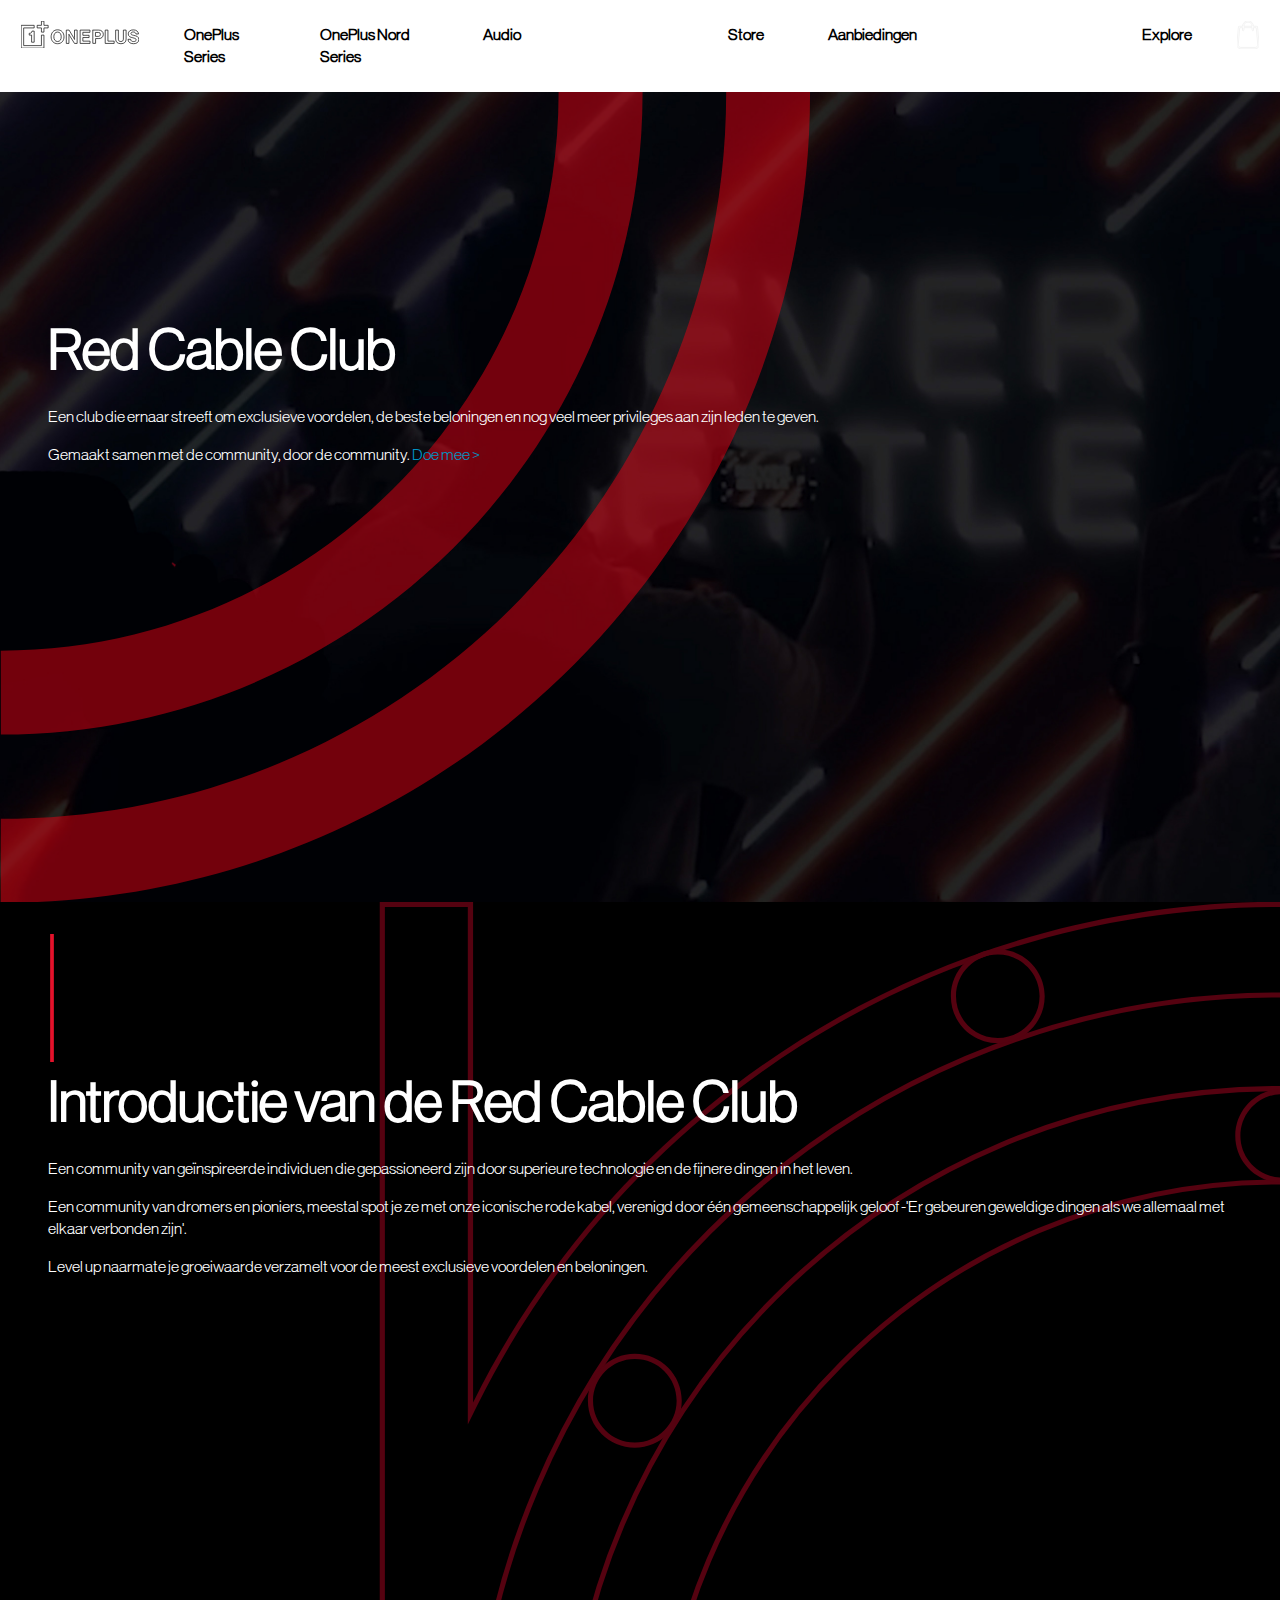
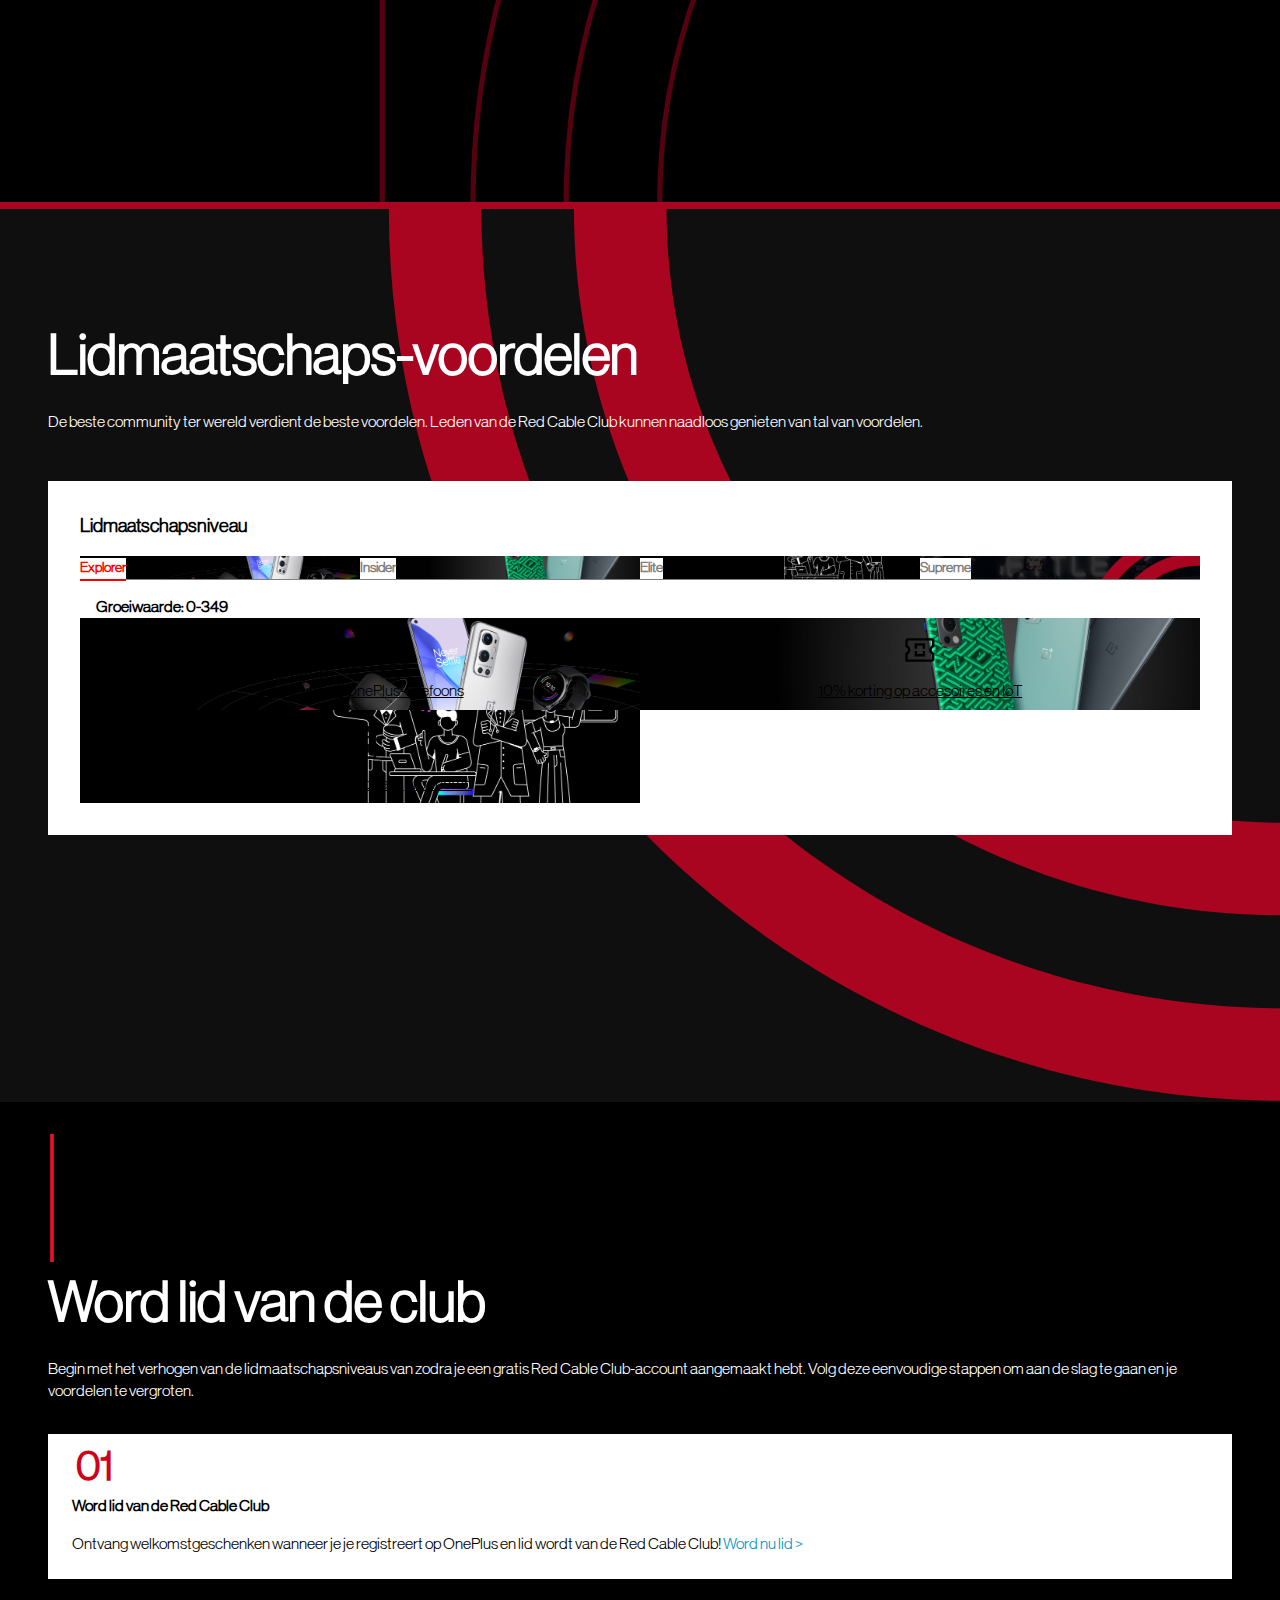
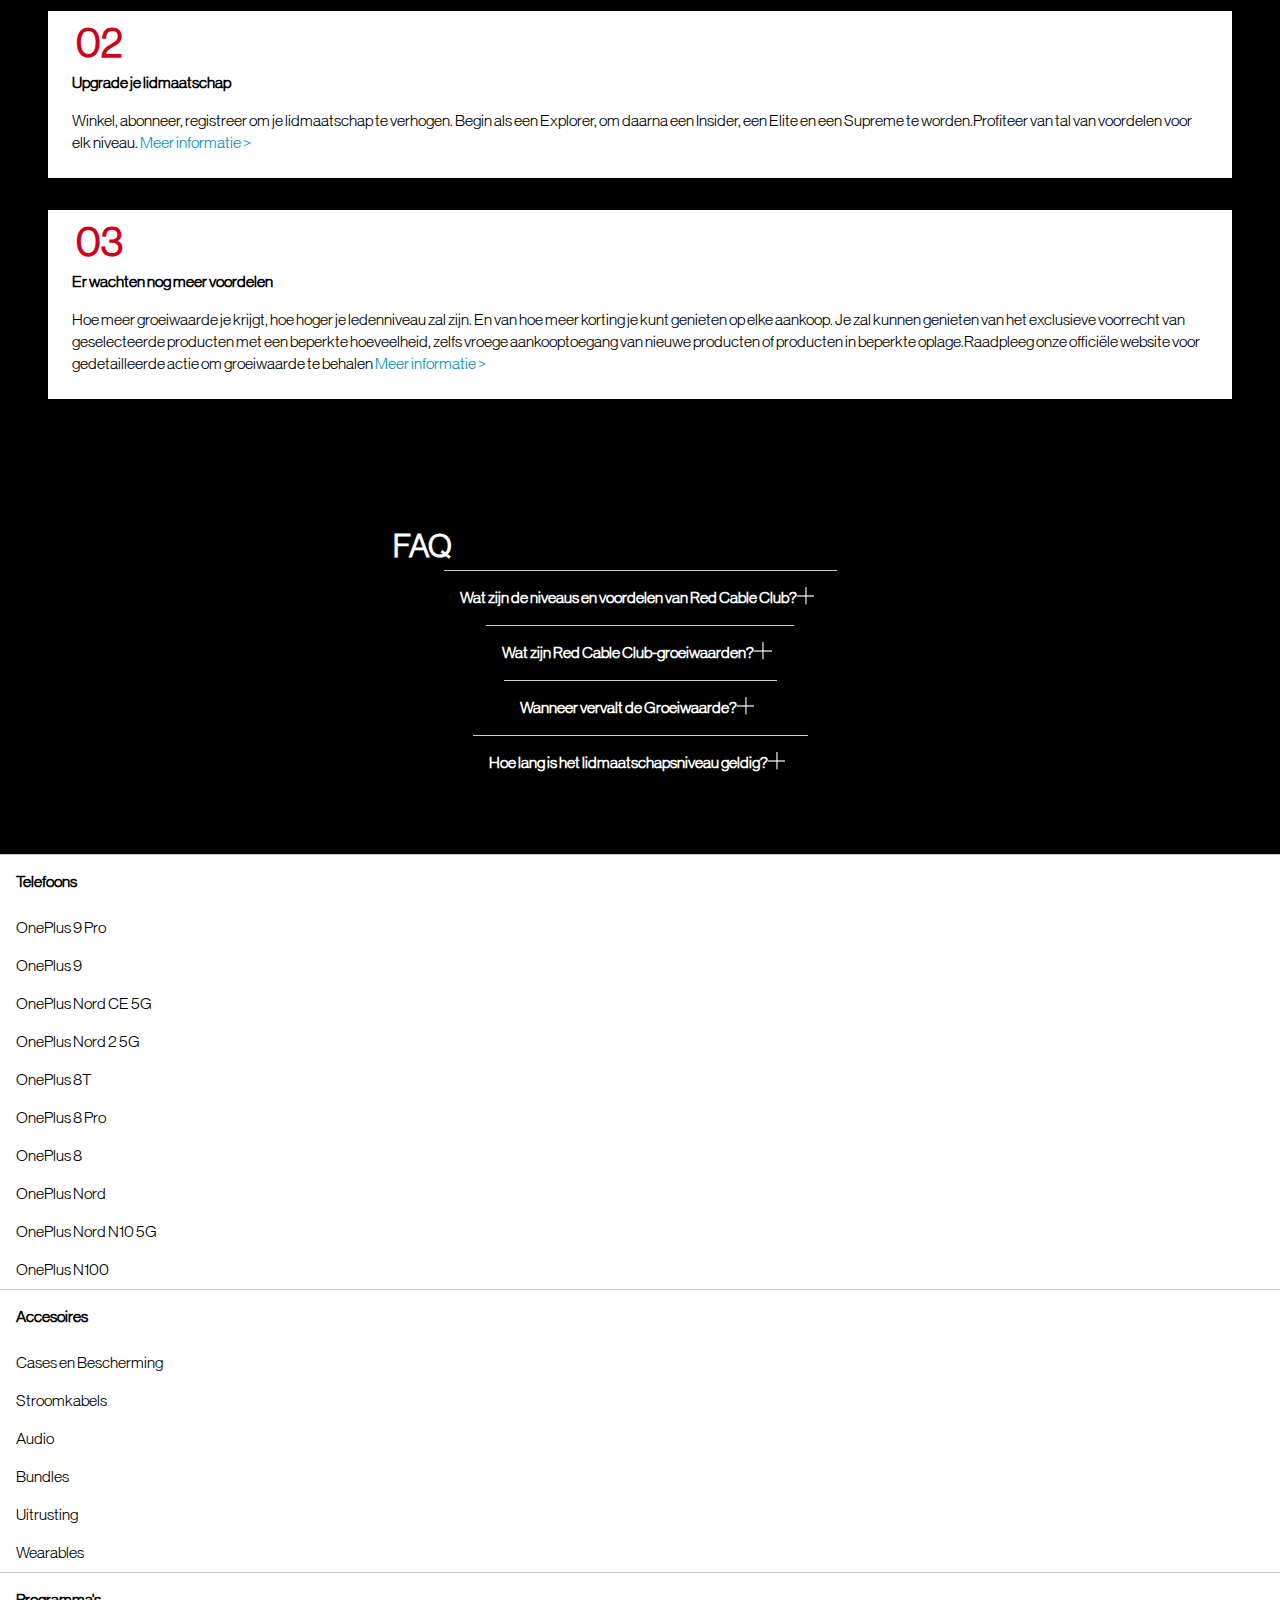
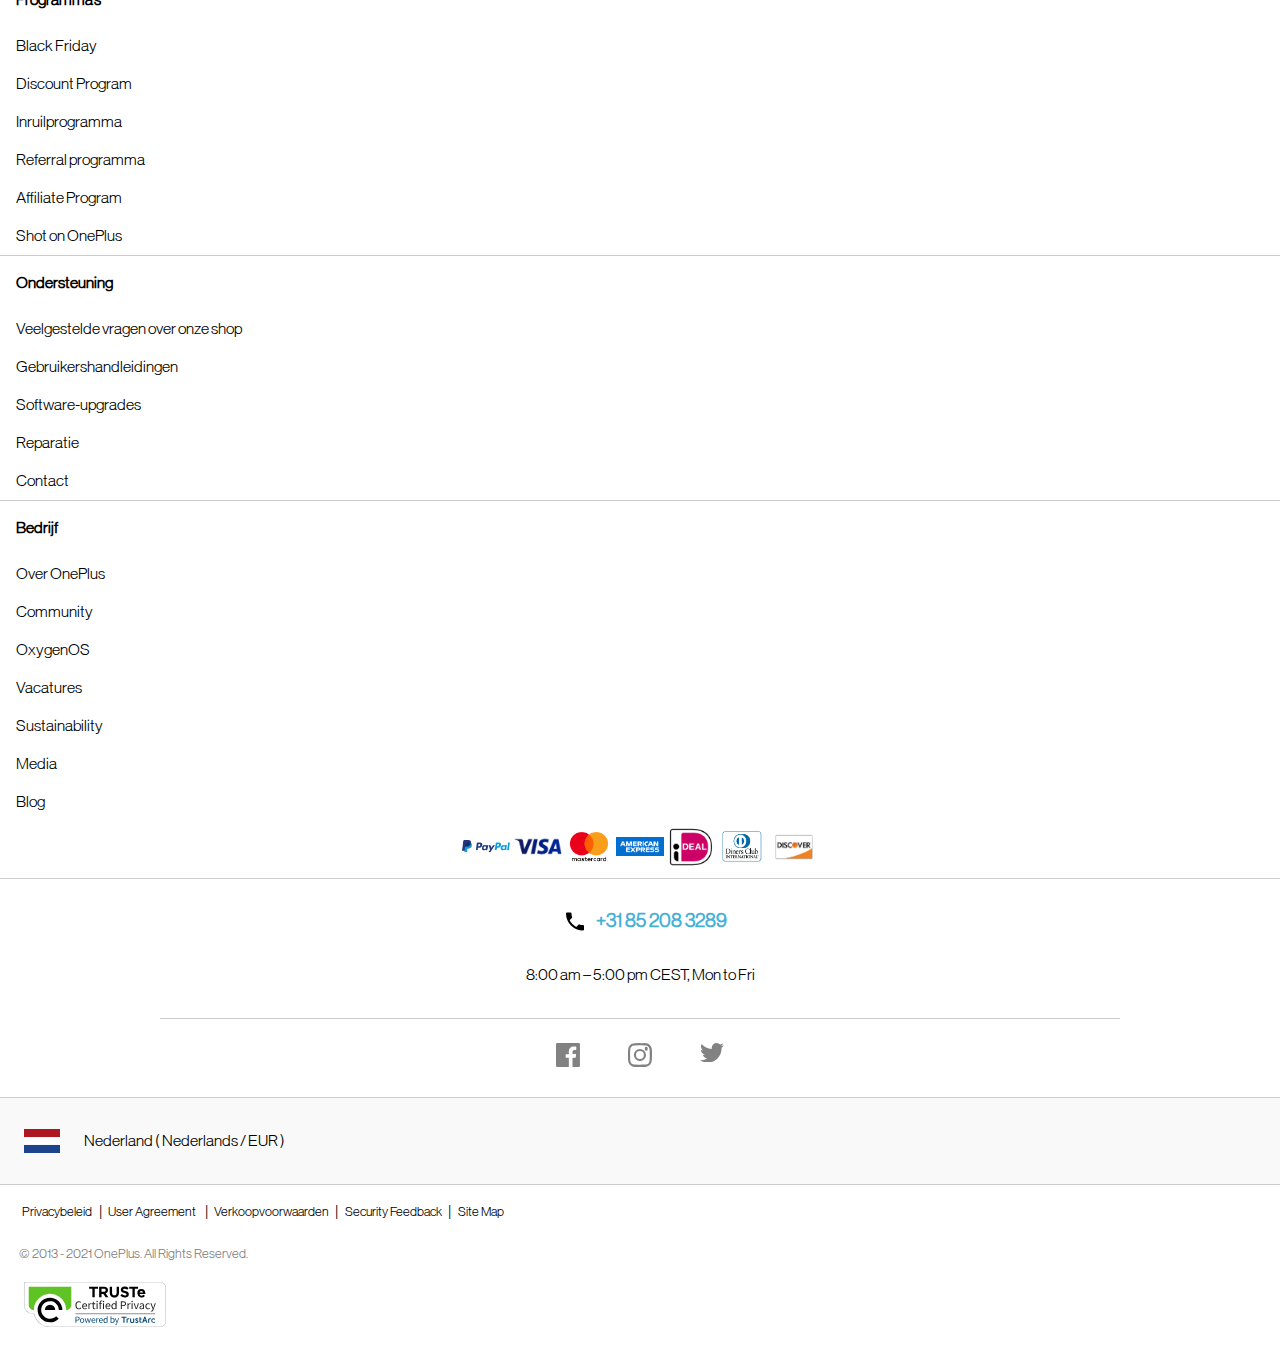
==== commit f6823284: "Update redcableclub.html" ====
--- a/redcableclub.html
+++ b/redcableclub.html
@@ -9,7 +9,7 @@
 	<title>Never Settle - OnePlus (Nederland)</title>
 	
 	<link href="styles/style.css" rel="stylesheet">
-	<link rel="icon" type="image/svg+xml" href="images/favicon.svg">
+	<link rel="icon" type="image/svg+xml" href="images/favicon.ico">
 </head>
 
 <body class="redcable">
@@ -128,14 +128,7 @@
 	</header>
 
 	<main>
-        <!-- Progress bar-->
-        <ul>
-			<li><a href="#">Word Lid</a></li>
-			<li><a href="#">Lidmaatschapsvoordelen</a></li>
-			<li><a href="#">Introductie</a></li>
-		</ul>
-
-
+		
         <!-- Introduction -->
         <section>
             <h1>Red Cable Club</h1>
